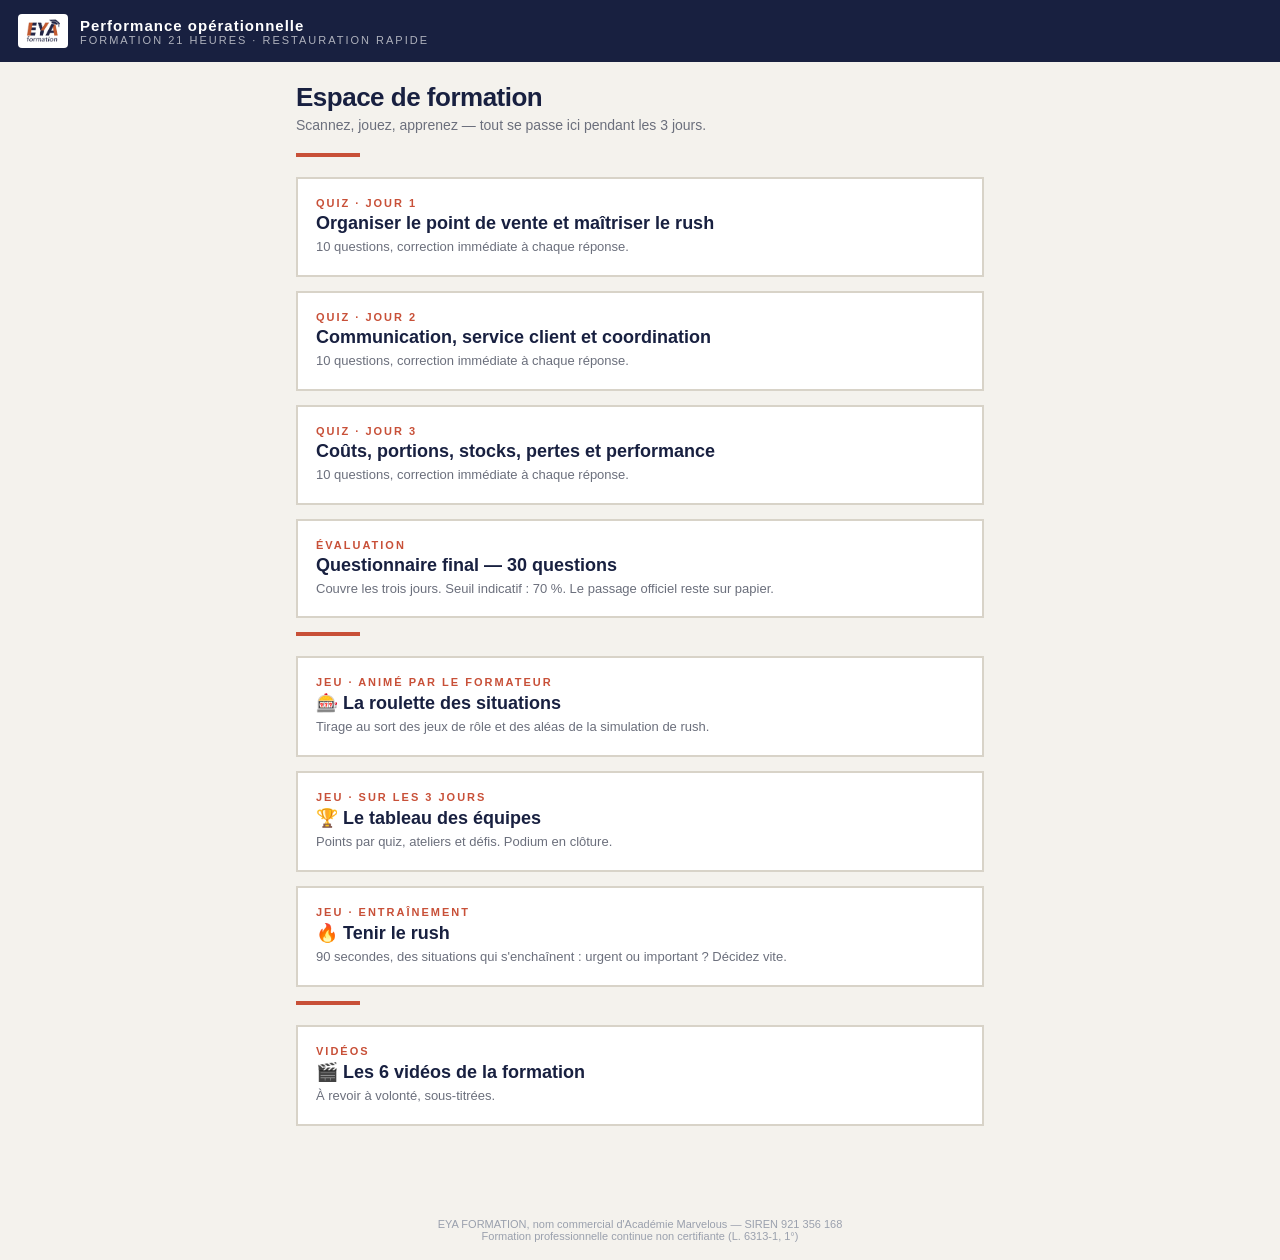
==== index.html @ a0c7c344 "Espace de formation EYA — quiz, jeux, vidéos Co-Authored-By: Claude Fable 5 <noreply@anthropic.com>" ====
<!doctype html>
<html lang="fr">
<head>
<meta charset="utf-8">
<meta name="viewport" content="width=device-width, initial-scale=1">
<meta name="robots" content="noindex">
<title>EYA Formation — Performance opérationnelle en restauration rapide</title>
<link rel="stylesheet" href="assets/eya.css">
</head>
<body>
<header>
  <img src="assets/logo_eya.png" alt="EYA Formation">
  <div>
    <div class="t">Performance opérationnelle</div>
    <div class="s">Formation 21 heures · restauration rapide</div>
  </div>
</header>
<main>
  <h1>Espace de formation</h1>
  <div class="sub">Scannez, jouez, apprenez — tout se passe ici pendant les 3 jours.</div>
  <div class="rule"></div>

  <a class="card" href="quiz/j1.html">
    <div class="k">Quiz · Jour 1</div>
    <div class="t">Organiser le point de vente et maîtriser le rush</div>
    <div class="d">10 questions, correction immédiate à chaque réponse.</div>
  </a>
  <a class="card" href="quiz/j2.html">
    <div class="k">Quiz · Jour 2</div>
    <div class="t">Communication, service client et coordination</div>
    <div class="d">10 questions, correction immédiate à chaque réponse.</div>
  </a>
  <a class="card" href="quiz/j3.html">
    <div class="k">Quiz · Jour 3</div>
    <div class="t">Coûts, portions, stocks, pertes et performance</div>
    <div class="d">10 questions, correction immédiate à chaque réponse.</div>
  </a>
  <a class="card" href="quiz/final.html">
    <div class="k">Évaluation</div>
    <div class="t">Questionnaire final — 30 questions</div>
    <div class="d">Couvre les trois jours. Seuil indicatif : 70 %. Le passage officiel reste sur papier.</div>
  </a>

  <div class="rule"></div>

  <a class="card" href="jeux/roulette.html">
    <div class="k">Jeu · animé par le formateur</div>
    <div class="t">🎰 La roulette des situations</div>
    <div class="d">Tirage au sort des jeux de rôle et des aléas de la simulation de rush.</div>
  </a>
  <a class="card" href="jeux/scores.html">
    <div class="k">Jeu · sur les 3 jours</div>
    <div class="t">🏆 Le tableau des équipes</div>
    <div class="d">Points par quiz, ateliers et défis. Podium en clôture.</div>
  </a>
  <a class="card" href="jeux/rush.html">
    <div class="k">Jeu · entraînement</div>
    <div class="t">🔥 Tenir le rush</div>
    <div class="d">90 secondes, des situations qui s'enchaînent : urgent ou important ? Décidez vite.</div>
  </a>

  <div class="rule"></div>

  <a class="card" href="videos/index.html">
    <div class="k">Vidéos</div>
    <div class="t">🎬 Les 6 vidéos de la formation</div>
    <div class="d">À revoir à volonté, sous-titrées.</div>
  </a>
</main>
<footer>EYA FORMATION, nom commercial d'Académie Marvelous — SIREN 921 356 168<br>
Formation professionnelle continue non certifiante (L. 6313-1, 1°)</footer>
</body>
</html>
---- assets/eya.css ----
/* Identité EYA — couleurs réelles du logo. Mobile d'abord (usage smartphone en salle). */
:root {
  --navy: #182040;
  --orange: #C85038;
  --cream: #F4F2ED;
  --ink: #20222A;
  --line: #D8D3C8;
  --ok: #2E7D4F;
  --ko: #C0392B;
}
* { margin: 0; padding: 0; box-sizing: border-box; -webkit-tap-highlight-color: transparent; }
body {
  font-family: 'Helvetica Neue', Arial, sans-serif;
  background: var(--cream);
  color: var(--ink);
  min-height: 100vh;
  display: flex;
  flex-direction: column;
}
header {
  background: var(--navy);
  color: #fff;
  padding: 14px 18px;
  display: flex;
  align-items: center;
  gap: 12px;
}
header img { height: 34px; background: #fff; padding: 3px 6px; border-radius: 4px; }
header .t { font-size: 15px; font-weight: 700; letter-spacing: 1px; }
header .s { font-size: 11px; opacity: .65; letter-spacing: 2px; text-transform: uppercase; }
main { flex: 1; width: 100%; max-width: 720px; margin: 0 auto; padding: 20px 16px 60px; }
h1 { color: var(--navy); font-size: 26px; letter-spacing: -.5px; margin-bottom: 4px; }
.sub { color: #6b6f7c; font-size: 14px; margin-bottom: 20px; }
.rule { width: 64px; height: 4px; background: var(--orange); margin: 12px 0 20px; }

.card {
  background: #fff;
  border: 2px solid var(--line);
  padding: 18px;
  margin-bottom: 14px;
  display: block;
  color: inherit;
  text-decoration: none;
}
.card:active { transform: scale(.99); }
.card .k { color: var(--orange); font-size: 11px; font-weight: 700; letter-spacing: 2px; text-transform: uppercase; }
.card .t { color: var(--navy); font-size: 18px; font-weight: 800; margin: 4px 0 4px; }
.card .d { font-size: 13px; color: #6b6f7c; line-height: 1.45; }

.btn {
  display: inline-block;
  background: var(--orange);
  color: #fff;
  font-weight: 800;
  font-size: 16px;
  padding: 14px 26px;
  border: none;
  cursor: pointer;
  text-decoration: none;
  letter-spacing: .5px;
}
.btn.secondary { background: var(--navy); }
.btn.ghost { background: transparent; color: var(--navy); border: 2px solid var(--navy); }
.btn:disabled { opacity: .4; }
.btn:active { transform: scale(.98); }

/* ─── quiz ─── */
.progress { height: 8px; background: #E4E0D6; margin-bottom: 18px; }
.progress i { display: block; height: 100%; background: var(--orange); transition: width .3s; }
.qnum { font-size: 12px; font-weight: 700; letter-spacing: 2px; color: var(--orange); text-transform: uppercase; }
.qtext { font-size: 19px; font-weight: 700; color: var(--navy); line-height: 1.35; margin: 8px 0 18px; }
.opt {
  display: block;
  width: 100%;
  text-align: left;
  background: #fff;
  border: 2px solid var(--line);
  padding: 14px 16px;
  font-size: 15px;
  line-height: 1.4;
  margin-bottom: 10px;
  cursor: pointer;
  font-family: inherit;
  color: var(--ink);
}
.opt .l { font-weight: 800; color: var(--orange); margin-right: 8px; }
.opt.good { border-color: var(--ok); background: #EAF5EE; }
.opt.bad { border-color: var(--ko); background: #FBEAE7; }
.opt.dim { opacity: .5; }
.explain {
  border-left: 6px solid var(--orange);
  background: #fff;
  padding: 14px 16px;
  font-size: 14px;
  line-height: 1.5;
  margin: 14px 0 18px;
}
.explain b { color: var(--navy); }
.score-big { font-size: 64px; font-weight: 800; color: var(--navy); }
.score-big span { color: var(--orange); }

/* ─── jeux ─── */
.wheel-card {
  background: var(--navy);
  color: #fff;
  min-height: 190px;
  display: flex;
  align-items: center;
  justify-content: center;
  text-align: center;
  padding: 26px 22px;
  font-size: 19px;
  font-weight: 700;
  line-height: 1.45;
  border-bottom: 8px solid var(--orange);
}
.wheel-card.flash { animation: none; }
.badge { display: inline-block; padding: 4px 12px; font-size: 11px; font-weight: 800; letter-spacing: 2px; color: #fff; margin-bottom: 12px; }
.badge.vert { background: var(--ok); }
.badge.orange { background: #C87B2E; }
.badge.rouge { background: var(--ko); }
.badge.alea { background: var(--orange); }

.team-row { display: flex; align-items: center; gap: 10px; background: #fff; border: 2px solid var(--line); padding: 12px 14px; margin-bottom: 10px; }
.team-row .name { flex: 1; font-weight: 800; color: var(--navy); font-size: 16px; border: none; background: transparent; font-family: inherit; }
.team-row .pts { font-size: 26px; font-weight: 800; color: var(--navy); min-width: 56px; text-align: center; }
.team-row button { width: 44px; height: 44px; font-size: 22px; font-weight: 800; border: 2px solid var(--navy); background: #fff; color: var(--navy); cursor: pointer; }
.team-row button.plus { background: var(--navy); color: #fff; }

/* ─── mini-jeu rush ─── */
.rush-timer { height: 10px; background: #E4E0D6; margin: 12px 0; }
.rush-timer i { display: block; height: 100%; background: var(--orange); }
.rush-situation {
  background: var(--navy); color: #fff; padding: 24px 20px;
  font-size: 18px; font-weight: 700; line-height: 1.45; text-align: center;
  border-bottom: 8px solid var(--orange); margin-bottom: 16px; min-height: 120px;
  display: flex; align-items: center; justify-content: center;
}
.quad { display: grid; grid-template-columns: 1fr 1fr; gap: 10px; }
.quad button {
  padding: 18px 10px; font-size: 14px; font-weight: 800; font-family: inherit;
  border: 2px solid var(--line); background: #fff; color: var(--navy); cursor: pointer; line-height: 1.3;
}
.quad button small { display: block; font-weight: 400; font-size: 11px; color: #6b6f7c; margin-top: 4px; }
.quad button.pick-good { background: #EAF5EE; border-color: var(--ok); }
.quad button.pick-bad { background: #FBEAE7; border-color: var(--ko); }

footer { text-align: center; font-size: 11px; color: #9aa0ad; padding: 18px; }
video { width: 100%; background: #000; }
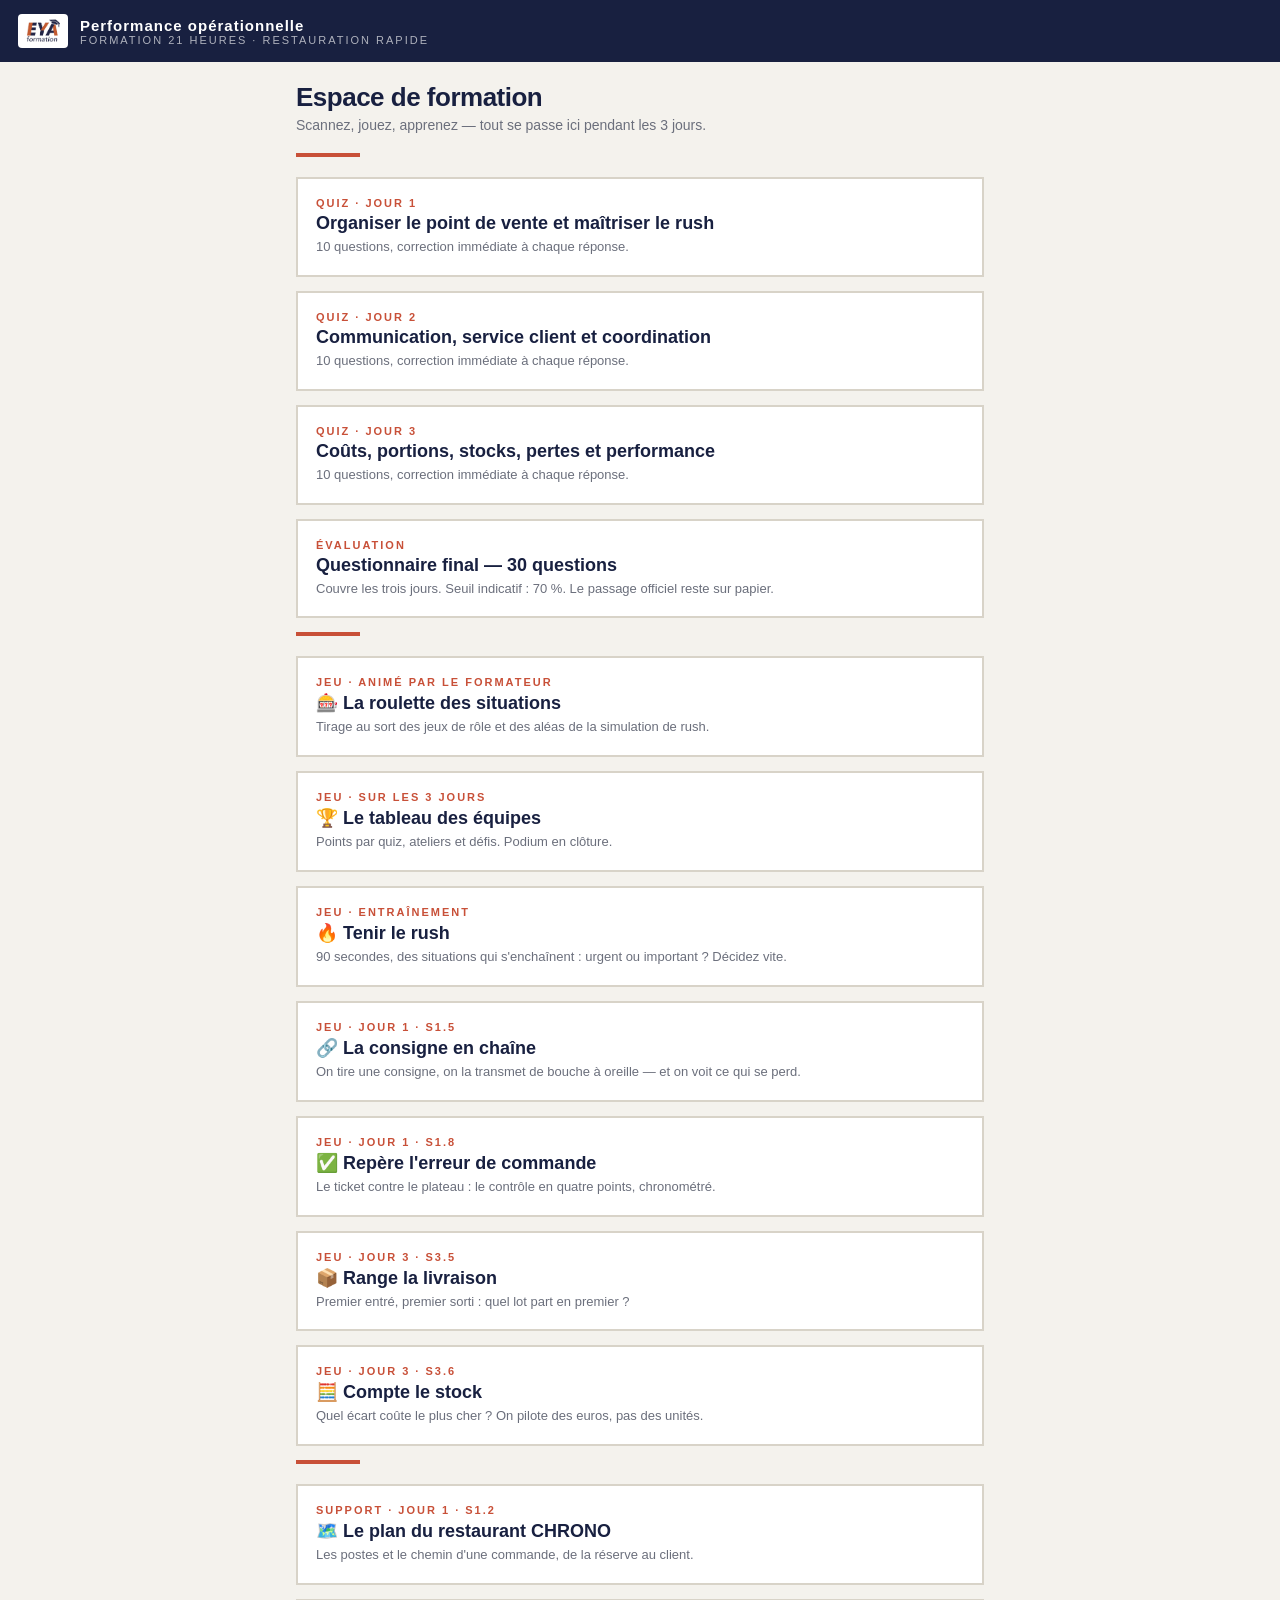
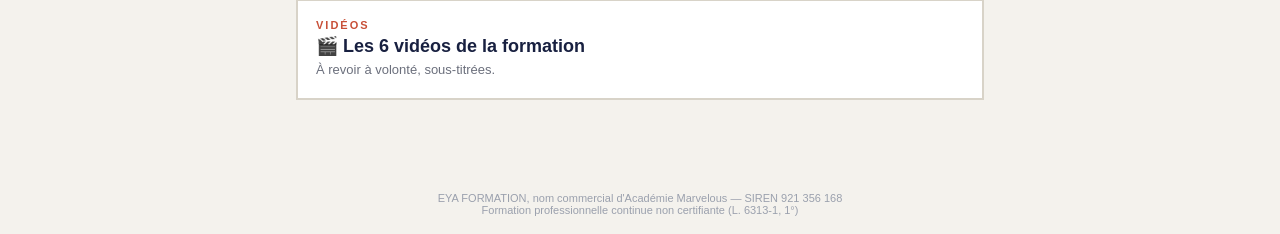
==== commit 9be278ca: "Ajout de 4 jeux en ligne (consignes, contrôle commande, réception PEPS, inventaire) + plan CHRONO" ====
--- a/index.html
+++ b/index.html
@@ -58,9 +58,34 @@
     <div class="t">🔥 Tenir le rush</div>
     <div class="d">90 secondes, des situations qui s'enchaînent : urgent ou important ? Décidez vite.</div>
   </a>
+  <a class="card" href="jeux/consignes.html">
+    <div class="k">Jeu · Jour 1 · S1.5</div>
+    <div class="t">🔗 La consigne en chaîne</div>
+    <div class="d">On tire une consigne, on la transmet de bouche à oreille — et on voit ce qui se perd.</div>
+  </a>
+  <a class="card" href="jeux/commande.html">
+    <div class="k">Jeu · Jour 1 · S1.8</div>
+    <div class="t">✅ Repère l'erreur de commande</div>
+    <div class="d">Le ticket contre le plateau : le contrôle en quatre points, chronométré.</div>
+  </a>
+  <a class="card" href="jeux/reception.html">
+    <div class="k">Jeu · Jour 3 · S3.5</div>
+    <div class="t">📦 Range la livraison</div>
+    <div class="d">Premier entré, premier sorti : quel lot part en premier ?</div>
+  </a>
+  <a class="card" href="jeux/inventaire.html">
+    <div class="k">Jeu · Jour 3 · S3.6</div>
+    <div class="t">🧮 Compte le stock</div>
+    <div class="d">Quel écart coûte le plus cher ? On pilote des euros, pas des unités.</div>
+  </a>
 
   <div class="rule"></div>
 
+  <a class="card" href="chrono.html">
+    <div class="k">Support · Jour 1 · S1.2</div>
+    <div class="t">🗺️ Le plan du restaurant CHRONO</div>
+    <div class="d">Les postes et le chemin d'une commande, de la réserve au client.</div>
+  </a>
   <a class="card" href="videos/index.html">
     <div class="k">Vidéos</div>
     <div class="t">🎬 Les 6 vidéos de la formation</div>
